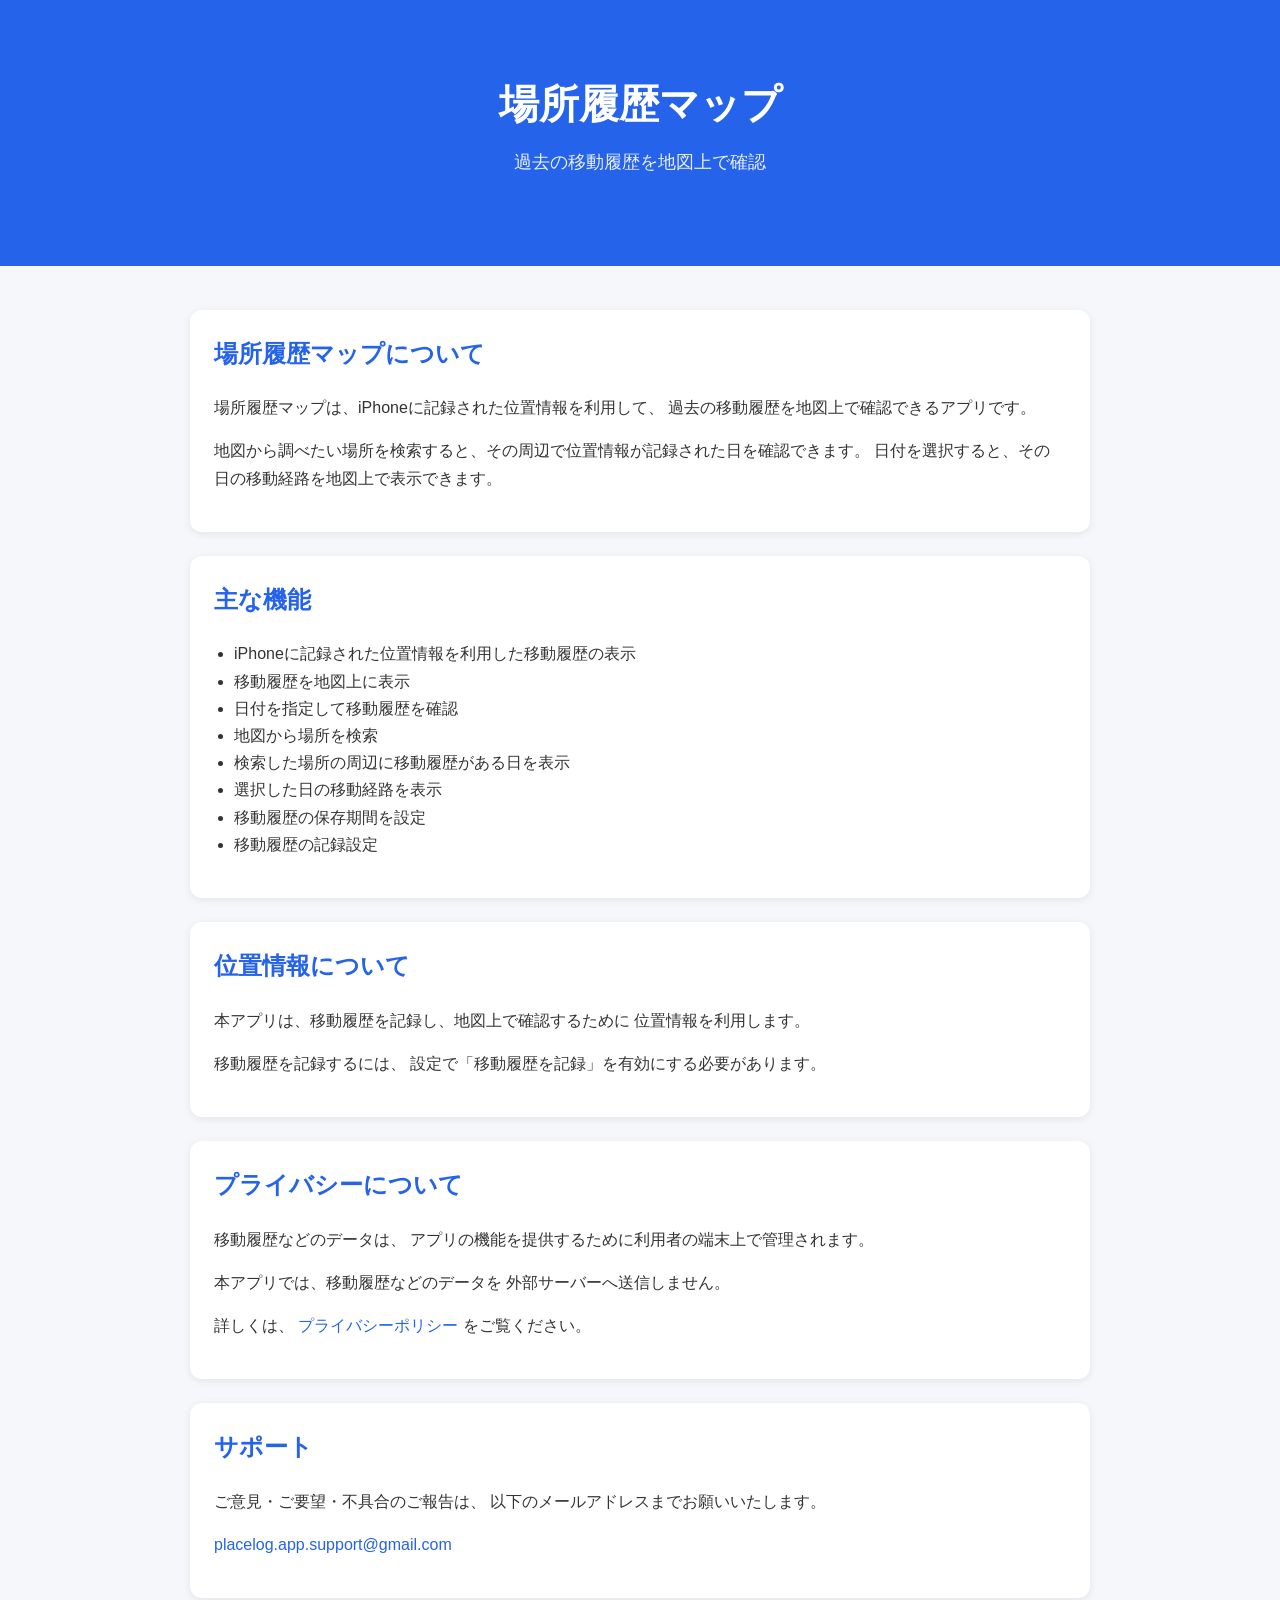
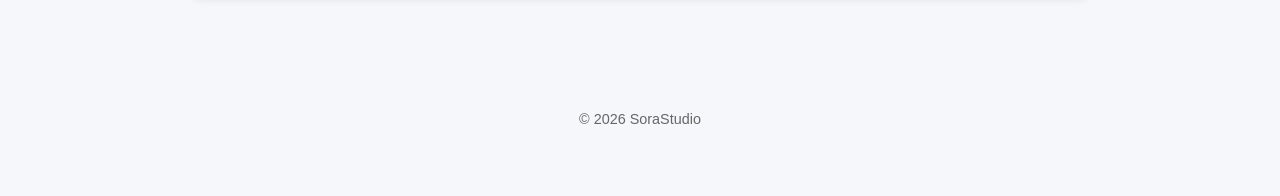
==== index.html @ 45f5952b "Add initial index.html for location history map app This HTML file provides a structure for a locati" ====
<!DOCTYPE html>
<html lang="ja">
<head>
    <meta charset="UTF-8">
    <meta name="viewport" content="width=device-width, initial-scale=1.0">
    <title>場所履歴マップ - サポート</title>
    <link rel="stylesheet" href="style.css">
</head>
<body>

<header>
    <div class="container">
        <h1>場所履歴マップ</h1>
        <p class="subtitle">過去の移動履歴を地図上で確認</p>
    </div>
</header>

<main class="container">

<section>
    <h2>場所履歴マップについて</h2>

<p>
    場所履歴マップは、iPhoneに記録された位置情報を利用して、
    過去の移動履歴を地図上で確認できるアプリです。
</p>

<p>
    地図から調べたい場所を検索すると、その周辺で位置情報が記録された日を確認できます。
    日付を選択すると、その日の移動経路を地図上で表示できます。
</p>

</section>

<section>
    <h2>主な機能</h2>

<ul>
    <li>iPhoneに記録された位置情報を利用した移動履歴の表示</li>
    <li>移動履歴を地図上に表示</li>
    <li>日付を指定して移動履歴を確認</li>
    <li>地図から場所を検索</li>
    <li>検索した場所の周辺に移動履歴がある日を表示</li>
    <li>選択した日の移動経路を表示</li>
    <li>移動履歴の保存期間を設定</li>
    <li>移動履歴の記録設定</li>
</ul>

</section>

<section>
    <h2>位置情報について</h2>

<p>
    本アプリは、移動履歴を記録し、地図上で確認するために
    位置情報を利用します。
</p>

<p>
    移動履歴を記録するには、
    設定で「移動履歴を記録」を有効にする必要があります。
</p>

</section>

<section>
    <h2>プライバシーについて</h2>

<p>
    移動履歴などのデータは、
    アプリの機能を提供するために利用者の端末上で管理されます。
</p>

<p>
    本アプリでは、移動履歴などのデータを
    外部サーバーへ送信しません。
</p>

<p>
    詳しくは、
    <a href="privacy.html">
        プライバシーポリシー
    </a>
    をご覧ください。
</p>

</section>

<section>
    <h2>サポート</h2>

<p>
    ご意見・ご要望・不具合のご報告は、
    以下のメールアドレスまでお願いいたします。
</p>

<p>
    <a href="mailto:placelog.app.support@gmail.com">
        placelog.app.support@gmail.com
    </a>
</p>

</section>

</main>

<footer>
    <div class="container">
        <p>© 2026 SoraStudio</p>
    </div>
</footer>

</body>
</html>
---- style.css ----
body {
    margin: 0;
    font-family: -apple-system, BlinkMacSystemFont, "Helvetica Neue", Arial, sans-serif;
    background: #f5f7fa;
    color: #333;
    line-height: 1.7;
}

.container {
    max-width: 900px;
    margin: auto;
    padding: 20px;
}

header {
    background: #2563eb;
    color: white;
    padding: 50px 20px;
    text-align: center;
}

header h1 {
    margin: 0;
    font-size: 2.5rem;
}

.subtitle {
    margin-top: 10px;
    font-size: 1.1rem;
    opacity: 0.9;
}

section {
    background: white;
    margin: 24px 0;
    padding: 24px;
    border-radius: 12px;
    box-shadow: 0 2px 8px rgba(0, 0, 0, 0.08);
}

h2 {
    color: #2563eb;
    margin-top: 0;
}

ul {
    padding-left: 20px;
}

a {
    color: #2563eb;
    text-decoration: none;
}

a:hover {
    text-decoration: underline;
}

footer {
    text-align: center;
    color: #666;
    padding: 30px 20px;
    font-size: 0.9rem;
}
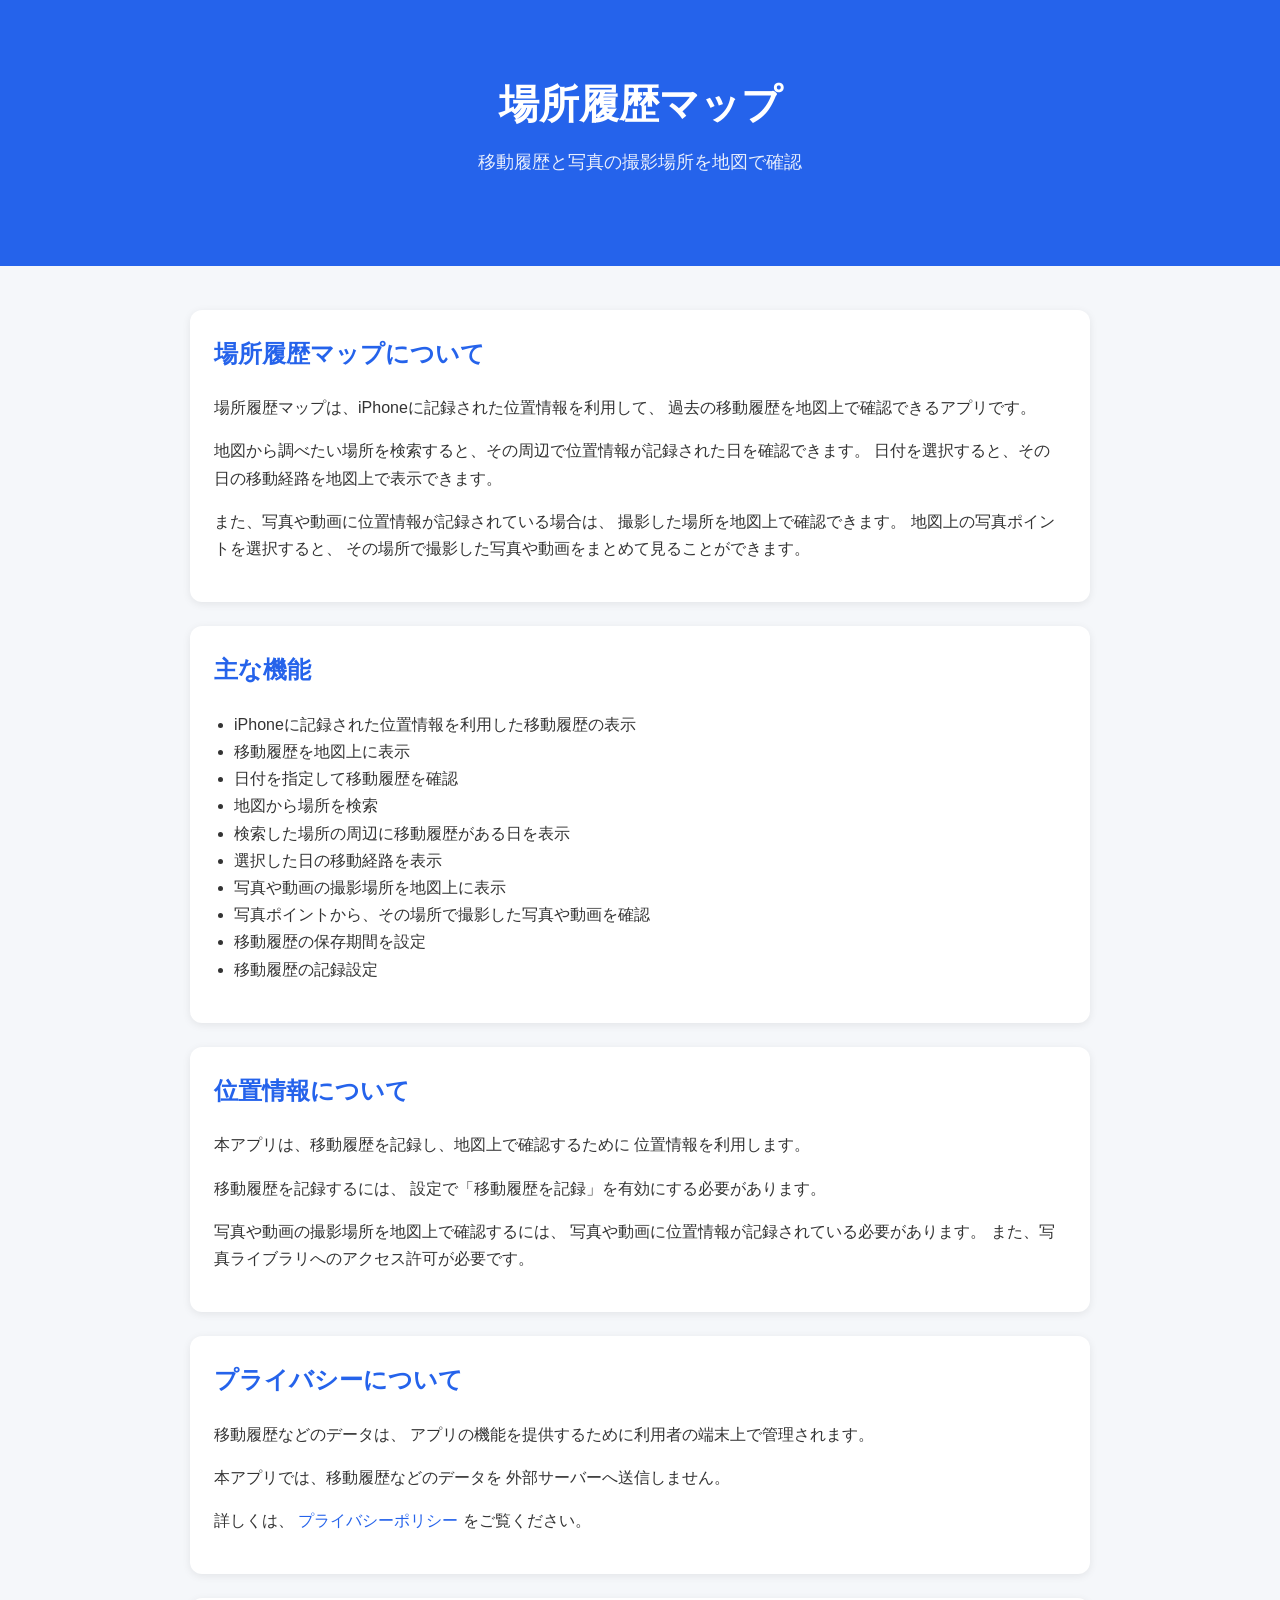
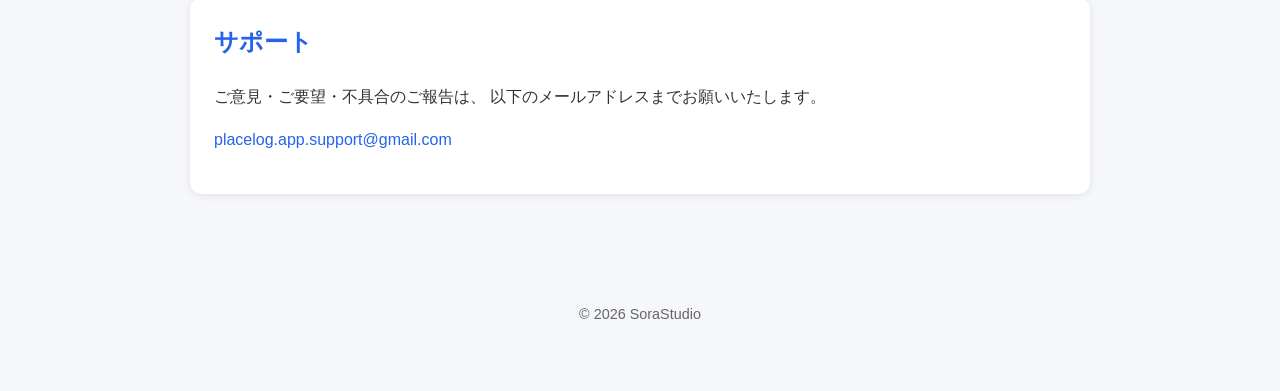
==== commit 985b74fa: "Update text content in index.html for clarity" ====
--- a/index.html
+++ b/index.html
@@ -11,7 +11,7 @@
 <header>
     <div class="container">
         <h1>場所履歴マップ</h1>
-        <p class="subtitle">過去の移動履歴を地図上で確認</p>
+        <p class="subtitle">移動履歴と写真の撮影場所を地図で確認</p>
     </div>
 </header>
 
@@ -20,86 +20,96 @@
 <section>
     <h2>場所履歴マップについて</h2>
 
-<p>
-    場所履歴マップは、iPhoneに記録された位置情報を利用して、
-    過去の移動履歴を地図上で確認できるアプリです。
-</p>
+    <p>
+        場所履歴マップは、iPhoneに記録された位置情報を利用して、
+        過去の移動履歴を地図上で確認できるアプリです。
+    </p>
 
-<p>
-    地図から調べたい場所を検索すると、その周辺で位置情報が記録された日を確認できます。
-    日付を選択すると、その日の移動経路を地図上で表示できます。
-</p>
+    <p>
+        地図から調べたい場所を検索すると、その周辺で位置情報が記録された日を確認できます。
+        日付を選択すると、その日の移動経路を地図上で表示できます。
+    </p>
 
+    <p>
+        また、写真や動画に位置情報が記録されている場合は、
+        撮影した場所を地図上で確認できます。
+        地図上の写真ポイントを選択すると、
+        その場所で撮影した写真や動画をまとめて見ることができます。
+    </p>
 </section>
 
 <section>
     <h2>主な機能</h2>
 
-<ul>
-    <li>iPhoneに記録された位置情報を利用した移動履歴の表示</li>
-    <li>移動履歴を地図上に表示</li>
-    <li>日付を指定して移動履歴を確認</li>
-    <li>地図から場所を検索</li>
-    <li>検索した場所の周辺に移動履歴がある日を表示</li>
-    <li>選択した日の移動経路を表示</li>
-    <li>移動履歴の保存期間を設定</li>
-    <li>移動履歴の記録設定</li>
-</ul>
-
+    <ul>
+        <li>iPhoneに記録された位置情報を利用した移動履歴の表示</li>
+        <li>移動履歴を地図上に表示</li>
+        <li>日付を指定して移動履歴を確認</li>
+        <li>地図から場所を検索</li>
+        <li>検索した場所の周辺に移動履歴がある日を表示</li>
+        <li>選択した日の移動経路を表示</li>
+        <li>写真や動画の撮影場所を地図上に表示</li>
+        <li>写真ポイントから、その場所で撮影した写真や動画を確認</li>
+        <li>移動履歴の保存期間を設定</li>
+        <li>移動履歴の記録設定</li>
+    </ul>
 </section>
 
 <section>
     <h2>位置情報について</h2>
 
-<p>
-    本アプリは、移動履歴を記録し、地図上で確認するために
-    位置情報を利用します。
-</p>
+    <p>
+        本アプリは、移動履歴を記録し、地図上で確認するために
+        位置情報を利用します。
+    </p>
 
-<p>
-    移動履歴を記録するには、
-    設定で「移動履歴を記録」を有効にする必要があります。
-</p>
+    <p>
+        移動履歴を記録するには、
+        設定で「移動履歴を記録」を有効にする必要があります。
+    </p>
 
+    <p>
+        写真や動画の撮影場所を地図上で確認するには、
+        写真や動画に位置情報が記録されている必要があります。
+        また、写真ライブラリへのアクセス許可が必要です。
+    </p>
 </section>
 
 <section>
     <h2>プライバシーについて</h2>
 
-<p>
-    移動履歴などのデータは、
-    アプリの機能を提供するために利用者の端末上で管理されます。
-</p>
+    <p>
+        移動履歴などのデータは、
+        アプリの機能を提供するために利用者の端末上で管理されます。
+    </p>
 
-<p>
-    本アプリでは、移動履歴などのデータを
-    外部サーバーへ送信しません。
-</p>
+    <p>
+        本アプリでは、移動履歴などのデータを
+        外部サーバーへ送信しません。
+    </p>
 
-<p>
-    詳しくは、
-    <a href="privacy.html">
-        プライバシーポリシー
-    </a>
-    をご覧ください。
-</p>
-
+    <p>
+        詳しくは、
+        <a href="privacy.html">
+            プライバシーポリシー
+        </a>
+        をご覧ください。
+    </p>
 </section>
 
 <section>
     <h2>サポート</h2>
 
-<p>
-    ご意見・ご要望・不具合のご報告は、
-    以下のメールアドレスまでお願いいたします。
-</p>
+    <p>
+        ご意見・ご要望・不具合のご報告は、
+        以下のメールアドレスまでお願いいたします。
+    </p>
 
-<p>
-    <a href="mailto:placelog.app.support@gmail.com">
-        placelog.app.support@gmail.com
-    </a>
-</p>
-
+    <p>
+        <a href="mailto:placelog.app.support@gmail.com">
+            placelog.app.support@gmail.com
+        </a>
+    </p>
 </section>
 
 </main>
